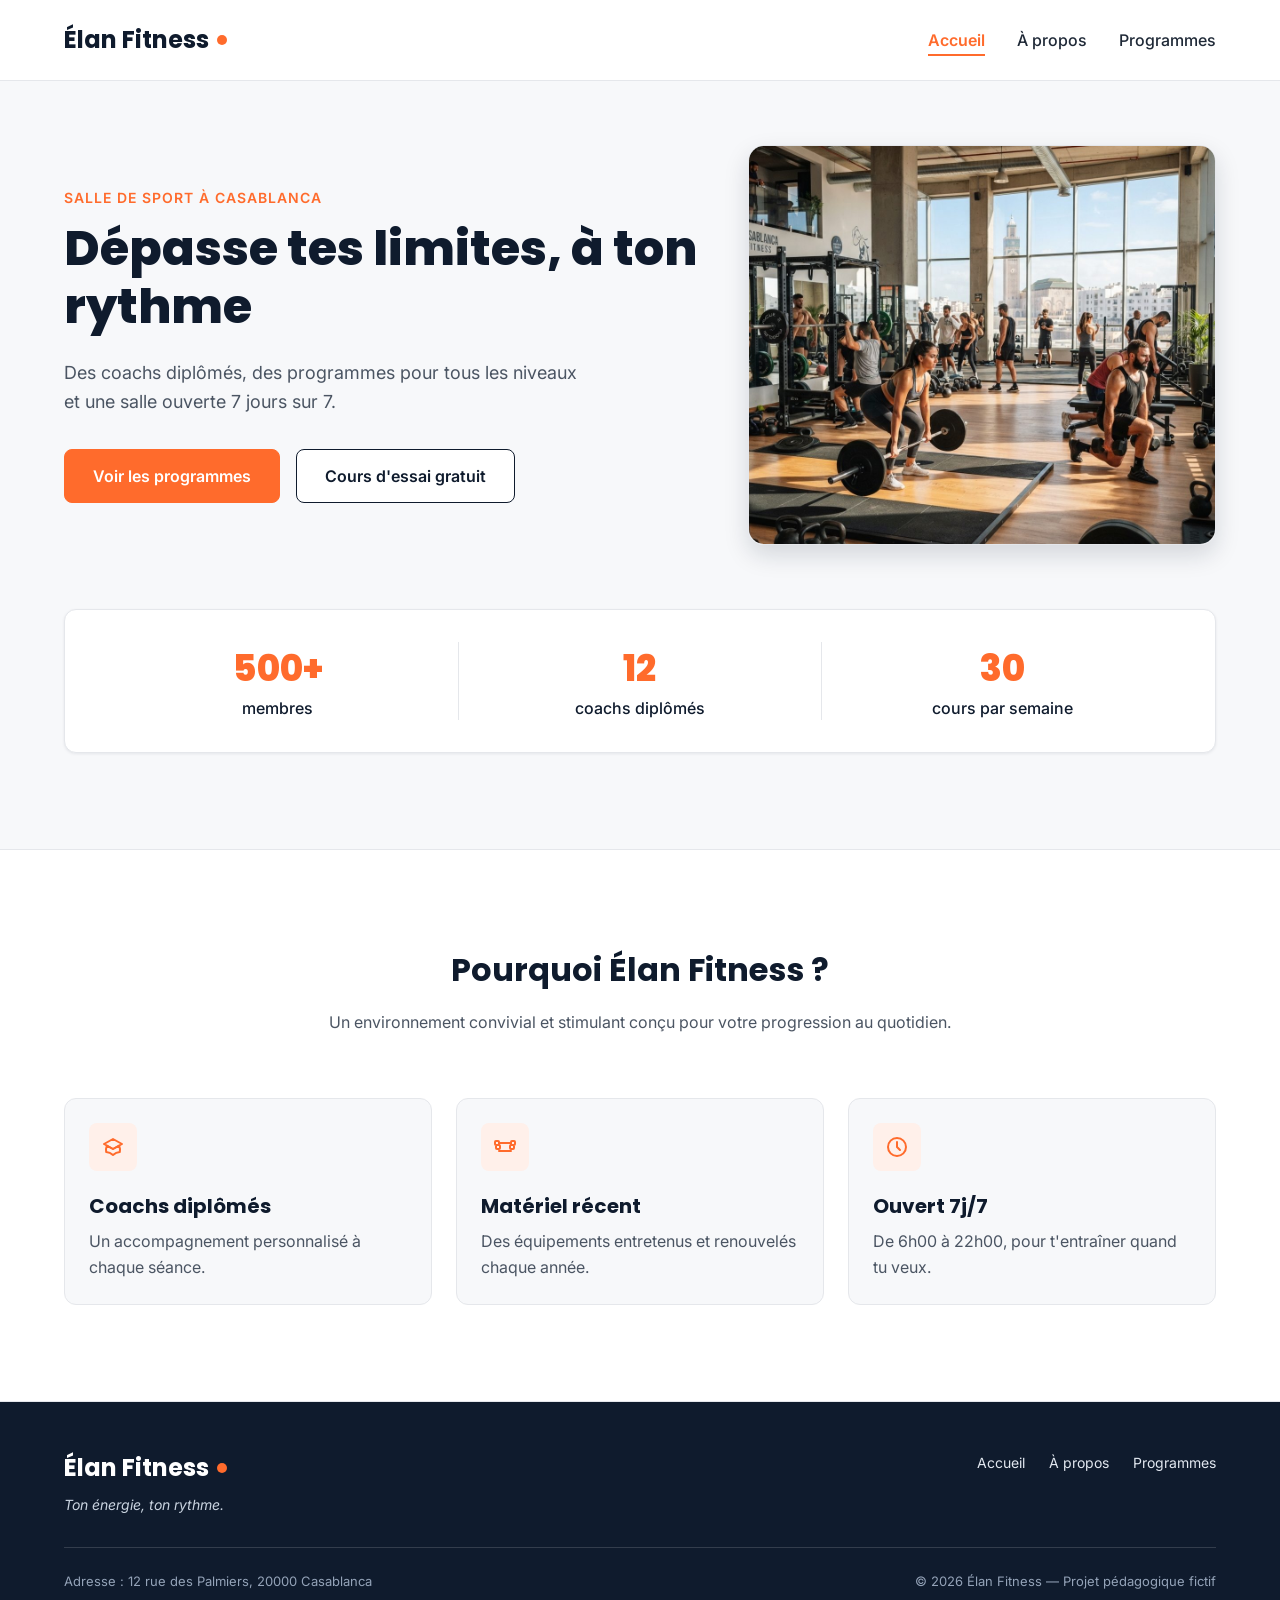
==== index.html @ 0e006afd "premier commit" ====
<!DOCTYPE html>
<html lang="fr">
<head>
  <meta charset="UTF-8">
  <meta name="viewport" content="width=device-width, initial-scale=1">
  <meta name="description" content="Élan Fitness, salle de sport à Casablanca : musculation, yoga, cardio et boxe fitness avec des coachs diplômés. Réservez votre cours d'essai gratuit.">
  <title>Élan Fitness | Salle de sport à Casablanca</title>

  <link rel="preconnect" href="https://fonts.googleapis.com">
  <link rel="preconnect" href="https://fonts.gstatic.com" crossorigin>
  <link href="https://fonts.googleapis.com/css2?family=Inter:wght@400;500;600&family=Poppins:wght@600;700;800&display=swap" rel="stylesheet">

  <link rel="stylesheet" href="style.css">
</head>

<body>

  <header class="en-tete">
    <div class="conteneur en-tete-contenu">
      <a href="#accueil" class="logo">Élan Fitness</a>

      <nav aria-label="Navigation principale">
        <ul class="menu">
          <li><a href="#accueil" class="lien-actif">Accueil</a></li>
          <li><a href="apropos.html">À propos</a></li>
          <li><a href="programmes.html">Programmes</a></li>
        </ul>
      </nav>
    </div>
  </header>

  <main>

    <section id="accueil" class="hero">
      <div class="conteneur">

        <div class="hero-contenu">
          <div class="hero-texte">
            <p class="sur-titre">Salle de sport à Casablanca</p>
            <h1>Dépasse tes limites, à ton rythme</h1>
            <p class="hero-description">
              Des coachs diplômés, des programmes pour tous les niveaux et une salle ouverte 7 jours sur 7.
            </p>
            <div class="boutons">
              <a href="programmes.html" class="bouton bouton-principal">Voir les programmes</a>
              <a href="#contact" class="bouton bouton-secondaire">Cours d'essai gratuit</a>
            </div>
          </div>

          <img class="hero-image" src="img/hero.jpg" alt="Des personnes s'entraînent dans une salle de sport lumineuse à Casablanca">
        </div>

        <div class="chiffres">
          <div class="chiffre">
            <p class="chiffre-nombre">500+</p>
            <p>membres</p>
          </div>
          <div class="chiffre">
            <p class="chiffre-nombre">12</p>
            <p>coachs diplômés</p>
          </div>
          <div class="chiffre">
            <p class="chiffre-nombre">30</p>
            <p>cours par semaine</p>
          </div>
        </div>

      </div>
    </section>

    <section class="section section-blanche">
      <div class="conteneur">

        <div class="section-titre">
          <h2>Pourquoi Élan Fitness ?</h2>
          <p>Un environnement convivial et stimulant conçu pour votre progression au quotidien.</p>
        </div>

        <div class="cartes">
          <article class="carte carte-avantage">
            <div class="icone"><img src="img/icone-coach.svg" alt=""></div>
            <h3>Coachs diplômés</h3>
            <p>Un accompagnement personnalisé à chaque séance.</p>
          </article>

          <article class="carte carte-avantage">
            <div class="icone"><img src="img/icone-materiel.svg" alt=""></div>
            <h3>Matériel récent</h3>
            <p>Des équipements entretenus et renouvelés chaque année.</p>
          </article>

          <article class="carte carte-avantage">
            <div class="icone"><img src="img/icone-horloge.svg" alt=""></div>
            <h3>Ouvert 7j/7</h3>
            <p>De 6h00 à 22h00, pour t'entraîner quand tu veux.</p>
          </article>
        </div>

      </div>
    </section>

  </main>

  <footer class="pied-de-page">
    <div class="conteneur">

      <div class="pied-haut">
        <div>
          <p class="logo logo-clair">Élan Fitness</p>
          <p class="slogan">Ton énergie, ton rythme.</p>
        </div>

        <nav aria-label="Navigation du pied de page">
          <ul class="menu menu-pied">
            <li><a href="#accueil">Accueil</a></li>
            <li><a href="apropos.html">À propos</a></li>
            <li><a href="programmes.html">Programmes</a></li>
          </ul>
        </nav>
      </div>

      <div class="pied-bas">
        <p>Adresse : 12 rue des Palmiers, 20000 Casablanca</p>
        <p>&copy; 2026 Élan Fitness — Projet pédagogique fictif</p>
      </div>

    </div>
  </footer>

</body>
</html>
---- style.css ----
* {
  box-sizing: border-box;
  margin: 0;
  padding: 0;
}

html {
  scroll-behavior: smooth;
}

body {
  font-family: 'Inter', Arial, sans-serif;
  font-size: 16px;
  line-height: 1.5;
  color: #1F2937;
  background-color: #F7F8FA;
}

h1, h2, h3, h4 {
  font-family: 'Poppins', Arial, sans-serif;
  color: #0F1B2D;
}

a {
  color: inherit;
  text-decoration: none;
}

ul {
  list-style: none;
}

img {
  display: block;
  max-width: 100%;
}

a:focus-visible,
button:focus-visible {
  outline: 3px solid #FF6B2C;
  outline-offset: 2px;
}

.conteneur {
  width: 100%;
  max-width: 1200px;
  margin: 0 auto;
  padding: 0 24px;
}

.section {
  padding: 96px 0;
}

.section-blanche {
  background-color: #FFFFFF;
  border-top: 1px solid #E5E7EB;
  border-bottom: 1px solid #E5E7EB;
}

.section-titre {
  max-width: 640px;
  margin: 0 auto 64px;
  text-align: center;
}

.section-titre h2 {
  font-size: 32px;
  margin-bottom: 16px;
}

.section-titre h3 {
  font-size: 26px;
  margin-bottom: 12px;
}

.section-titre p {
  color: #4B5563;
}

.sur-titre {
  font-size: 14px;
  font-weight: 600;
  color: #FF6B2C;
  text-transform: uppercase;
  letter-spacing: 1px;
  margin-bottom: 12px;
}

.bouton {
  display: inline-block;
  padding: 14px 28px;
  border-radius: 8px;
  font-size: 16px;
  font-weight: 600;
  text-align: center;
  cursor: pointer;
}

.bouton-principal {
  background-color: #FF6B2C;
  border: 1px solid #FF6B2C;
  color: #FFFFFF;
}

.bouton-principal:hover {
  background-color: #F05817;
}

.bouton-secondaire {
  background-color: #FFFFFF;
  border: 1px solid #0F1B2D;
  color: #0F1B2D;
}

.bouton-secondaire:hover {
  background-color: #F3F4F6;
}

.cartes {
  display: flex;
  gap: 24px;
}

.carte {
  flex: 1;
  background-color: #FFFFFF;
  border: 1px solid #E5E7EB;
  border-radius: 12px;
  box-shadow: 0 1px 3px rgba(15, 27, 45, 0.08);
}

.icone {
  width: 48px;
  height: 48px;
  background-color: #FFF0EA;
  border-radius: 8px;
  display: flex;
  align-items: center;
  justify-content: center;
}

.icone img {
  width: 24px;
  height: 24px;
}

.icone-petite {
  width: 32px;
  height: 32px;
  border-radius: 50%;
}

.icone-petite img {
  width: 16px;
  height: 16px;
}

.en-tete {
  position: sticky;
  top: 0;
  z-index: 10;
  background-color: #FFFFFF;
  border-bottom: 1px solid #E5E7EB;
}

.en-tete-contenu {
  height: 80px;
  display: flex;
  align-items: center;
  justify-content: space-between;
}

.logo {
  display: flex;
  align-items: center;
  font-family: 'Poppins', Arial, sans-serif;
  font-size: 24px;
  font-weight: 700;
  color: #0F1B2D;
}

.logo::after {
  content: "";
  width: 10px;
  height: 10px;
  margin-left: 8px;
  background-color: #FF6B2C;
  border-radius: 50%;
}

.menu {
  display: flex;
  gap: 32px;
}

.menu a {
  font-weight: 500;
  padding-bottom: 4px;
  border-bottom: 2px solid transparent;
}

.menu a:hover {
  color: #FF6B2C;
}

.menu .lien-actif {
  color: #FF6B2C;
  font-weight: 600;
  border-bottom-color: #FF6B2C;
}

.hero {
  padding: 64px 0 96px;
}

.hero-contenu {
  display: flex;
  align-items: center;
  gap: 32px;
}

.hero-texte {
  flex: 7;
}

.hero-texte h1 {
  font-size: 48px;
  font-weight: 800;
  line-height: 1.2;
  margin-bottom: 24px;
}

.hero-description {
  max-width: 520px;
  font-size: 18px;
  line-height: 1.6;
  color: #4B5563;
  margin-bottom: 32px;
}

.boutons {
  display: flex;
  flex-wrap: wrap;
  gap: 16px;
}

.hero-image {
  flex: 5;
  min-width: 0;
  height: 400px;
  object-fit: cover;
  border-radius: 16px;
  border: 1px solid #E5E7EB;
  box-shadow: 0 10px 25px rgba(15, 27, 45, 0.15);
}

.chiffres {
  display: flex;
  margin-top: 64px;
  padding: 32px;
  background-color: #FFFFFF;
  border: 1px solid #E5E7EB;
  border-radius: 12px;
  box-shadow: 0 1px 3px rgba(15, 27, 45, 0.08);
}

.chiffre {
  flex: 1;
  text-align: center;
  font-weight: 500;
  color: #0F1B2D;
}

.chiffre + .chiffre {
  border-left: 1px solid #E5E7EB;
}

.chiffre-nombre {
  font-family: 'Poppins', Arial, sans-serif;
  font-size: 36px;
  font-weight: 800;
  color: #FF6B2C;
}

.carte-avantage {
  padding: 24px;
  background-color: #F7F8FA;
  box-shadow: none;
}

.carte-avantage .icone {
  margin-bottom: 20px;
}

.carte-avantage h3 {
  font-size: 20px;
  margin-bottom: 8px;
}

.carte-avantage p {
  color: #4B5563;
  line-height: 1.6;
}

.apropos-contenu {
  display: flex;
  align-items: center;
  gap: 64px;
}

.apropos-texte {
  flex: 7;
}

.apropos-texte h2 {
  font-size: 36px;
  line-height: 1.2;
  margin-bottom: 20px;
}

.apropos-texte p {
  color: #4B5563;
  line-height: 1.7;
  margin-bottom: 16px;
}

.valeurs {
  display: flex;
  gap: 16px;
  margin-top: 32px;
}

.valeur {
  flex: 1;
  display: flex;
  align-items: center;
  gap: 12px;
  padding: 12px 16px;
  background-color: #FFFFFF;
  border: 1px solid #E5E7EB;
  border-radius: 12px;
  font-family: 'Poppins', Arial, sans-serif;
  font-size: 14px;
  font-weight: 600;
  color: #0F1B2D;
}

.apropos-image {
  flex: 5;
  min-width: 0;
  height: 360px;
  object-fit: cover;
  border-radius: 16px;
  box-shadow: 0 10px 25px rgba(15, 27, 45, 0.15);
}

.carte-programme {
  display: flex;
  flex-direction: column;
  overflow: hidden;
}

.carte-programme > img {
  width: 100%;
  height: 200px;
  object-fit: cover;
}

.programme-corps {
  flex: 1;
  display: flex;
  flex-direction: column;
  padding: 20px;
}

.programme-corps h3 {
  font-size: 20px;
  margin-bottom: 8px;
}

.programme-corps p {
  font-size: 15px;
  color: #4B5563;
}

.etiquette {
  align-self: flex-start;
  padding: 4px 10px;
  margin-bottom: 12px;
  border-radius: 6px;
  font-size: 12px;
  font-weight: 600;
}

.etiquette-orange {
  background-color: #FFEDE5;
  color: #C2410C;
}

.etiquette-bleue {
  background-color: #DBEAFE;
  color: #1D4ED8;
}

.etiquette-verte {
  background-color: #D1FAE5;
  color: #047857;
}

.programme-corps .duree {
  display: flex;
  align-items: center;
  gap: 8px;
  margin-top: auto;
  padding-top: 16px;
  border-top: 1px solid #E5E7EB;
  font-size: 13px;
  font-weight: 600;
  color: #0F1B2D;
}

.programme-corps h3 + p {
  margin-bottom: 16px;
}

.duree img {
  width: 16px;
  height: 16px;
}

.formules {
  margin-top: 96px;
}

.formule {
  position: relative;
  display: flex;
  flex-direction: column;
  padding: 28px;
}

.formule h4 {
  font-size: 20px;
}

.prix {
  margin: 8px 0 16px;
  font-family: 'Poppins', Arial, sans-serif;
  font-size: 30px;
  font-weight: 800;
  color: #FF6B2C;
}

.prix span {
  font-family: 'Inter', Arial, sans-serif;
  font-size: 16px;
  font-weight: 500;
  color: #4B5563;
}

.prix-note {
  margin: -8px 0 16px;
  font-size: 13px;
  color: #4B5563;
}

.formule-liste {
  flex: 1;
  margin-bottom: 24px;
}

.formule-liste li {
  padding-left: 28px;
  margin-bottom: 12px;
  font-size: 15px;
  background-image: url('img/icone-check.svg');
  background-repeat: no-repeat;
  background-position: left center;
  background-size: 16px;
}

.formule .bouton {
  display: block;
}

.formule-populaire {
  border: 2px solid #FF6B2C;
  box-shadow: 0 10px 25px rgba(255, 107, 44, 0.2);
}

.badge-populaire {
  position: absolute;
  top: -14px;
  left: 50%;
  transform: translateX(-50%);
  padding: 4px 14px;
  background-color: #FF6B2C;
  border-radius: 999px;
  font-size: 12px;
  font-weight: 700;
  text-transform: uppercase;
  color: #FFFFFF;
}

.pied-de-page {
  padding: 48px 0 32px;
  background-color: #0F1B2D;
  color: #FFFFFF;
}

.pied-haut {
  display: flex;
  justify-content: space-between;
  align-items: flex-start;
  padding-bottom: 32px;
  border-bottom: 1px solid rgba(255, 255, 255, 0.15);
}

.logo-clair {
  color: #FFFFFF;
}

.slogan {
  margin-top: 8px;
  font-size: 14px;
  font-style: italic;
  color: #CBD5E1;
}

.menu-pied {
  gap: 24px;
}

.menu-pied a {
  font-size: 14px;
  font-weight: 400;
  color: #E2E8F0;
}

.pied-bas {
  display: flex;
  justify-content: space-between;
  margin-top: 24px;
  font-size: 13px;
  color: #94A3B8;
}
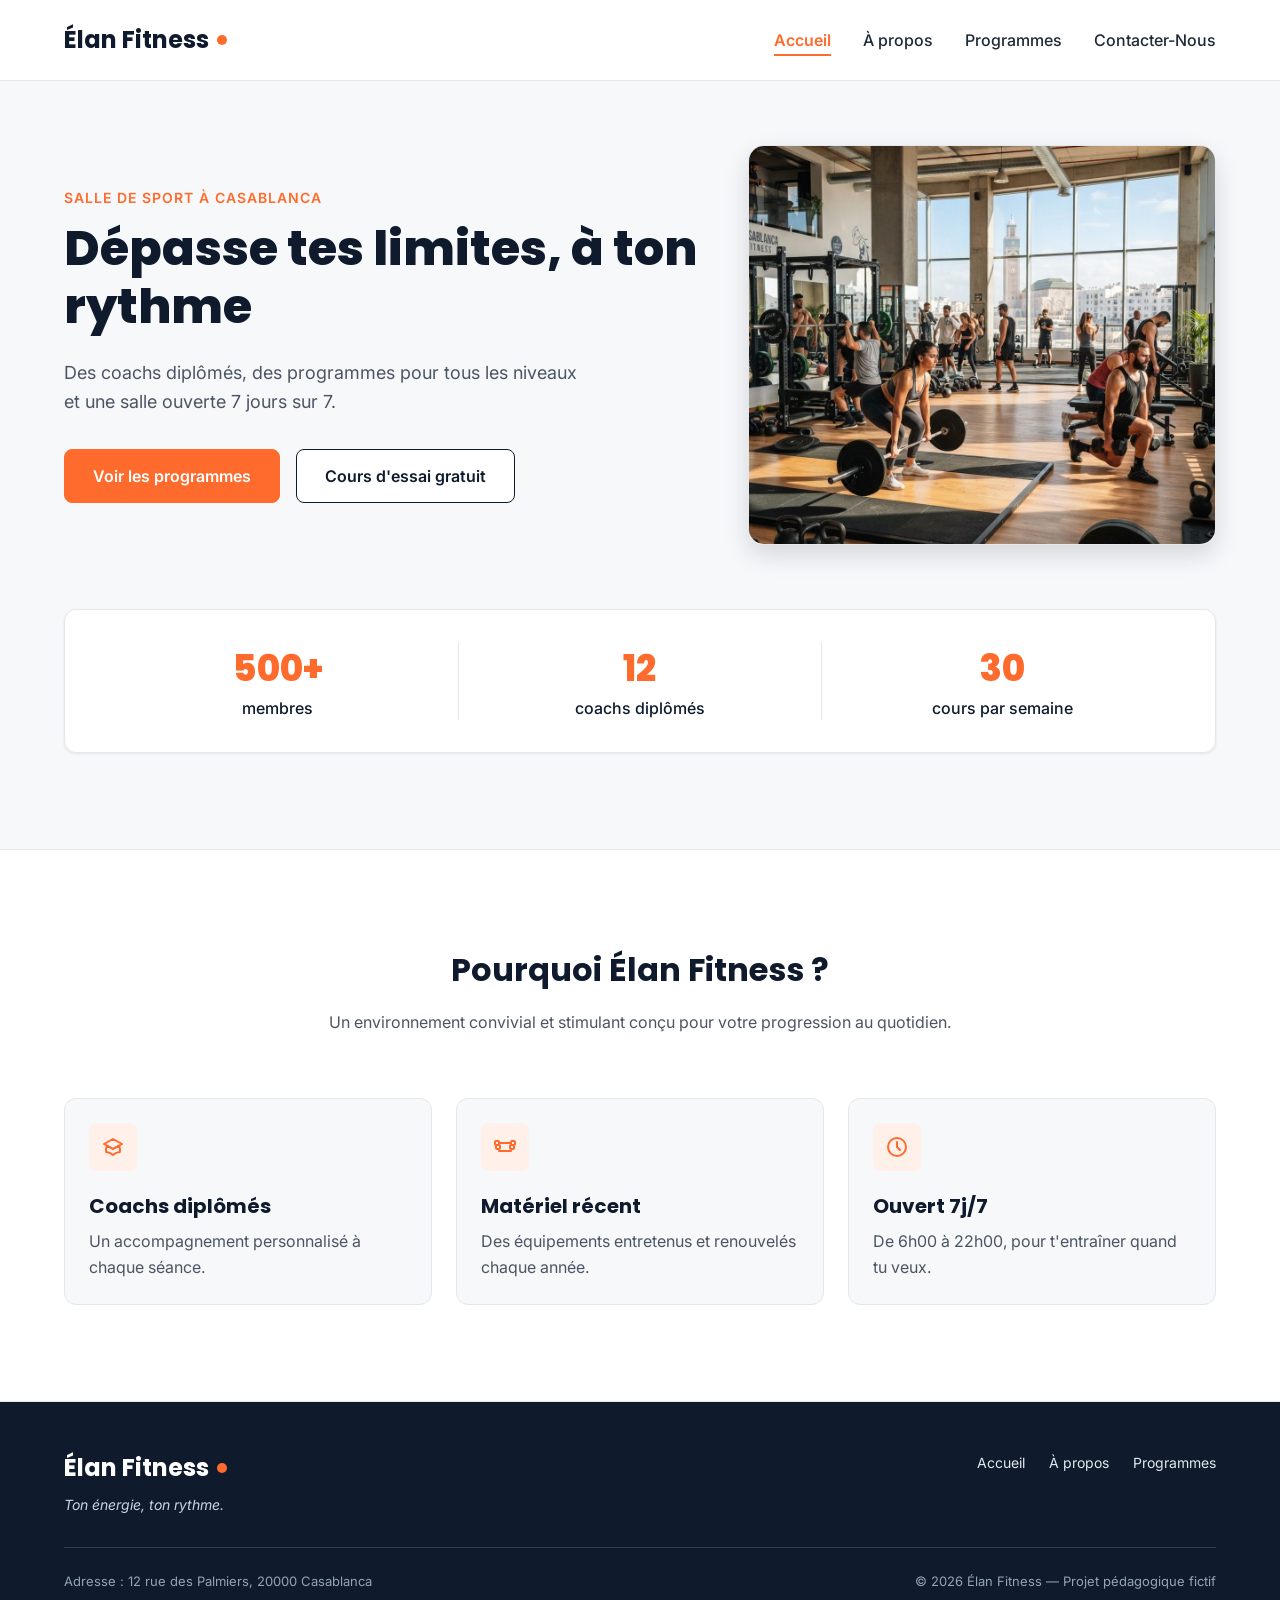
==== commit 69909028: "addition de la partie html de la page de Contacter-Nous" ====
--- a/index.html
+++ b/index.html
@@ -24,6 +24,7 @@
           <li><a href="#accueil" class="lien-actif">Accueil</a></li>
           <li><a href="apropos.html">À propos</a></li>
           <li><a href="programmes.html">Programmes</a></li>
+          <li><a href="contact.html">Contacter-Nous</a></li>
         </ul>
       </nav>
     </div>
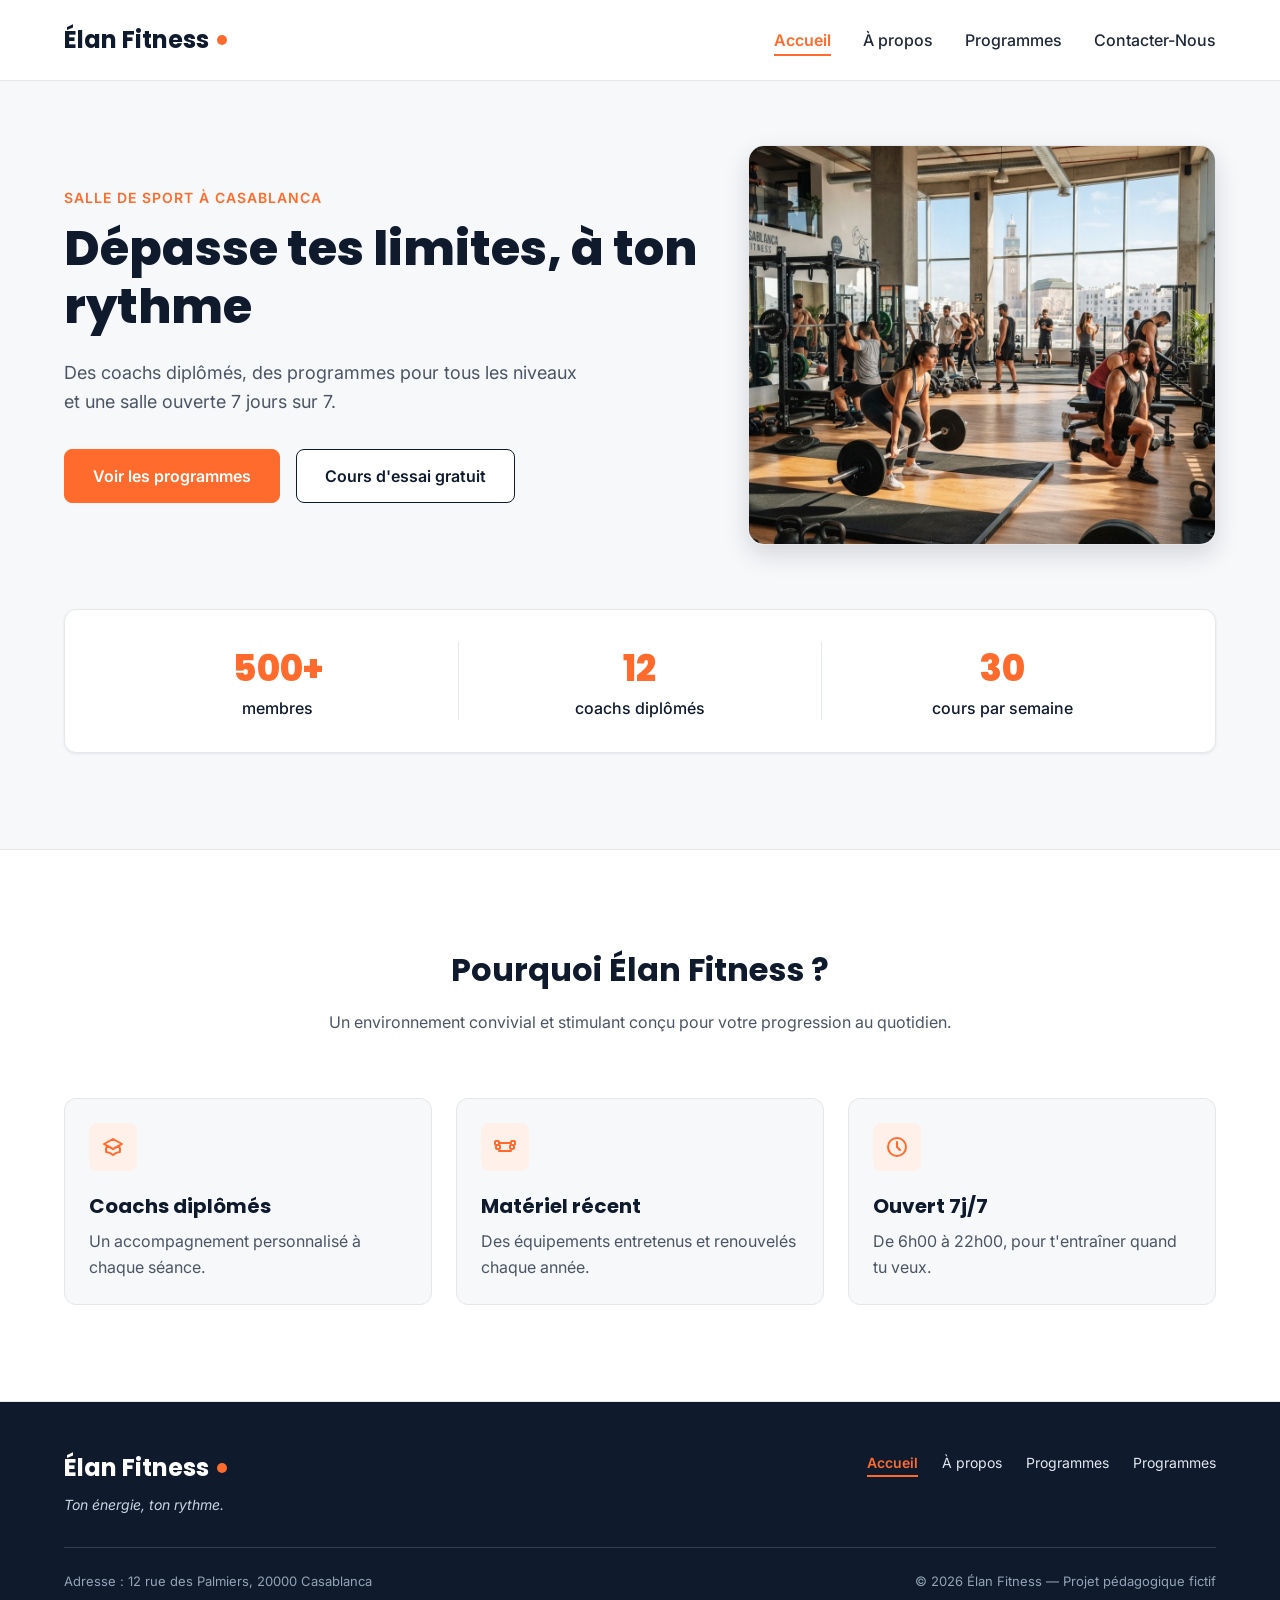
==== commit 6eef189c: "addition de la page contact a le menue" ====
--- a/index.html
+++ b/index.html
@@ -22,9 +22,9 @@
       <nav aria-label="Navigation principale">
         <ul class="menu">
           <li><a href="#accueil" class="lien-actif">Accueil</a></li>
-          <li><a href="apropos.html">À propos</a></li>
-          <li><a href="programmes.html">Programmes</a></li>
-          <li><a href="contact.html">Contacter-Nous</a></li>
+          <li><a href="apropos.html" >À propos</a></li>
+          <li><a href="programmes.html" >Programmes</a></li>
+          <li><a href="contact.html" >Contacter-Nous</a></li>
         </ul>
       </nav>
     </div>
@@ -113,9 +113,10 @@
 
         <nav aria-label="Navigation du pied de page">
           <ul class="menu menu-pied">
-            <li><a href="#accueil">Accueil</a></li>
-            <li><a href="apropos.html">À propos</a></li>
-            <li><a href="programmes.html">Programmes</a></li>
+            <li><a href="#accueil"class="lien-actif" >Accueil</a></li>
+            <li><a href="apropos.html" >À propos</a></li>
+            <li><a href="programmes.html" >Programmes</a></li>
+             <li><a href="contact.html" >Programmes</a></li>
           </ul>
         </nav>
       </div>
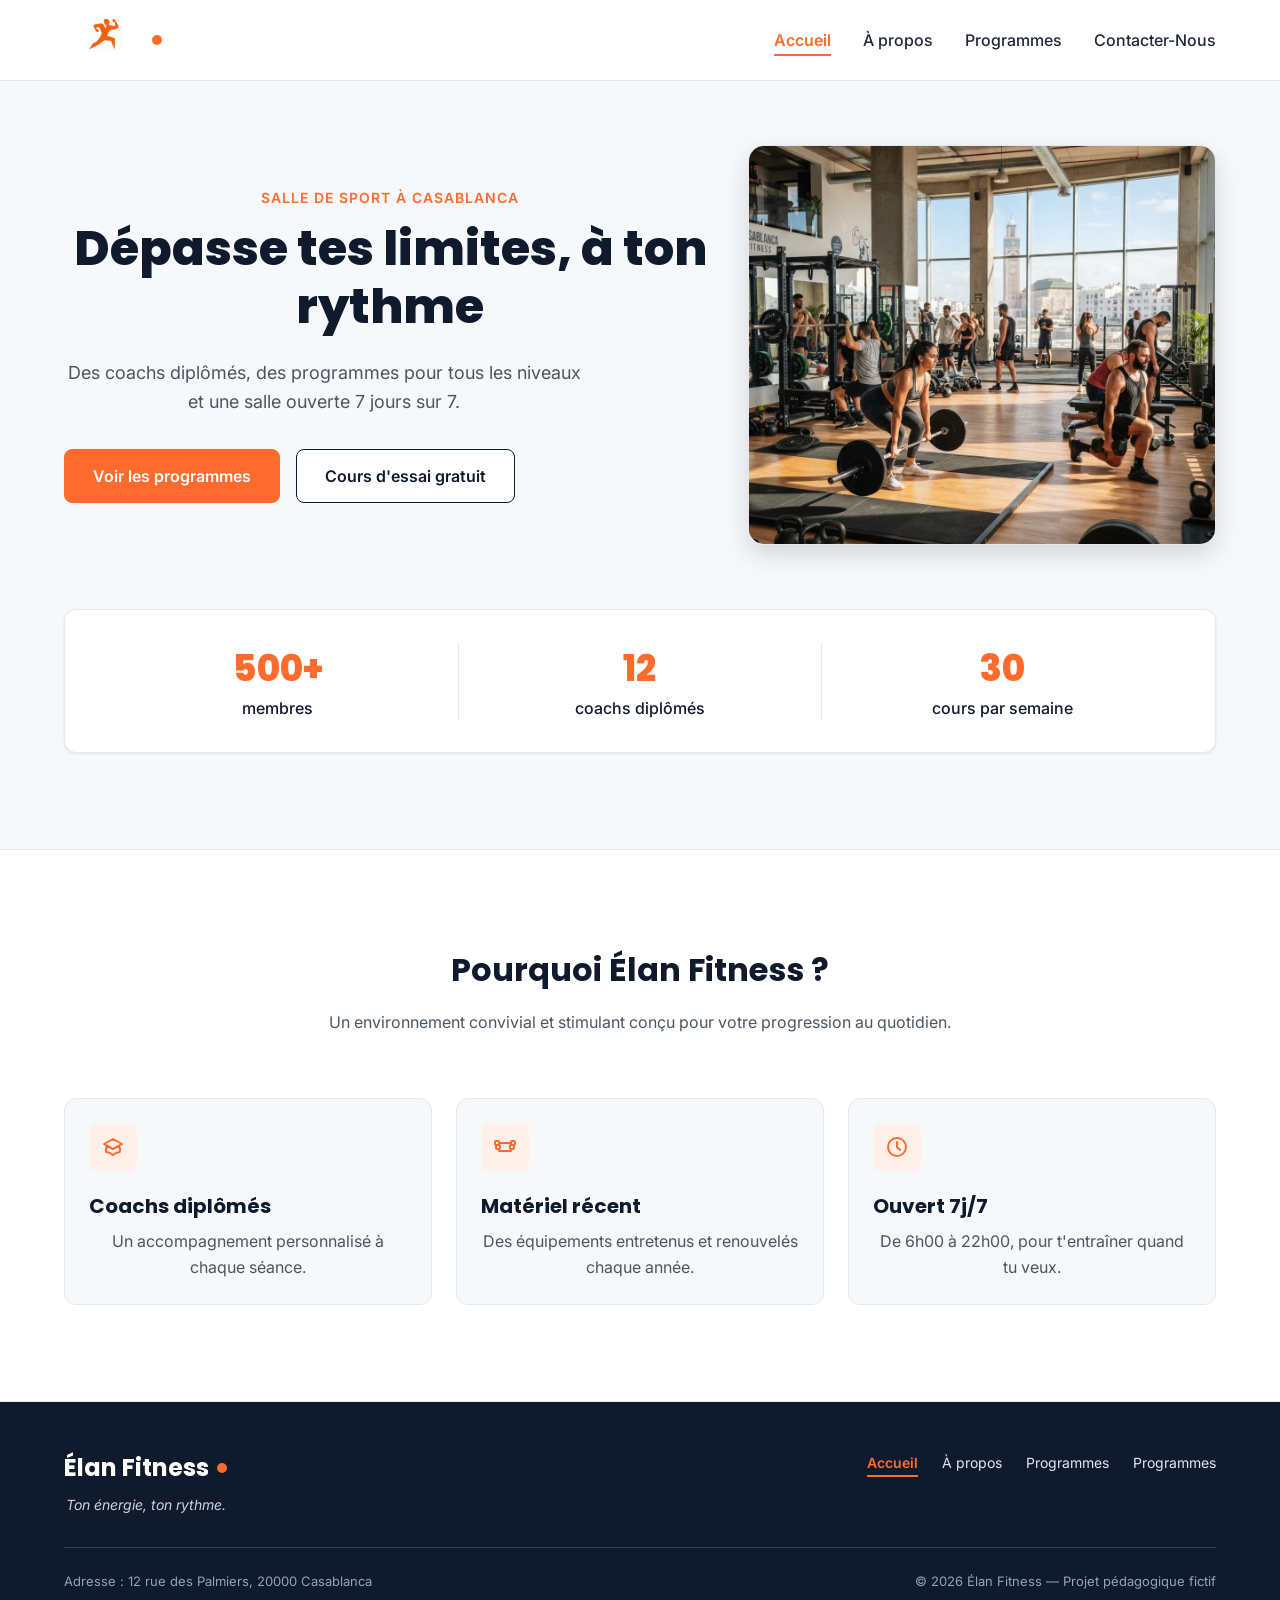
==== commit 41c23b53: "addition de logo" ====
--- a/index.html
+++ b/index.html
@@ -11,17 +11,21 @@
   <link href="https://fonts.googleapis.com/css2?family=Inter:wght@400;500;600&family=Poppins:wght@600;700;800&display=swap" rel="stylesheet">
 
   <link rel="stylesheet" href="style.css">
+  <link rel="stylesheet" href="contacter.css">
+ 
 </head>
 
 <body>
+ 
 
   <header class="en-tete">
+  
     <div class="conteneur en-tete-contenu">
-      <a href="#accueil" class="logo">Élan Fitness</a>
+      <a href="index.html" class="logo"><img src="img/logo.png" alt="logo"></a>
 
       <nav aria-label="Navigation principale">
         <ul class="menu">
-          <li><a href="#accueil" class="lien-actif">Accueil</a></li>
+          <li><a href="index.html" class="lien-actif">Accueil</a></li>
           <li><a href="apropos.html" >À propos</a></li>
           <li><a href="programmes.html" >Programmes</a></li>
           <li><a href="contact.html" >Contacter-Nous</a></li>
@@ -113,7 +117,7 @@
 
         <nav aria-label="Navigation du pied de page">
           <ul class="menu menu-pied">
-            <li><a href="#accueil"class="lien-actif" >Accueil</a></li>
+            <li><a href="index.html" class="lien-actif" >Accueil</a></li>
             <li><a href="apropos.html" >À propos</a></li>
             <li><a href="programmes.html" >Programmes</a></li>
              <li><a href="contact.html" >Programmes</a></li>
--- a/contacter.css
+++ b/contacter.css
@@ -0,0 +1,304 @@
+
+
+* {
+    box-sizing: border-box;
+}
+
+body {
+    margin: 0;
+    padding: 0;
+}
+
+
+p {
+    text-align: center;
+    max-width: 100%;
+    overflow-wrap: break-word;
+}
+
+
+#coleurdiff {
+    color: rgb(81, 82, 82);
+    text-decoration: underline;
+}
+
+
+#text {
+    background-color: white;
+    display: flex;
+    flex-wrap: wrap;
+    align-items: flex-start;
+    width: 100%;
+    padding: 10px;
+    gap: 10px;
+}
+
+
+.dim {
+    width: 45px;
+    height: 45px;
+    flex-shrink: 0;
+    max-width: 100%;
+}
+
+
+h1 {
+    text-align: center;
+    color: #0F1B2D;
+    overflow-wrap: break-word;
+}
+
+
+#background {
+    background-image: url("https://www.joinkumo.com/wp-content/uploads/2024/08/Kumo-2024-08-Content-2-1-min-scaled.jpeg");
+    background-position: center;
+    background-size: cover;
+    background-repeat: no-repeat;
+    background-attachment: scroll;
+    padding: 60px 20px;
+    position: relative;
+    width: 100%;
+    box-sizing: border-box;
+    min-height: auto;
+}
+
+
+.gras {
+    color: #0F1B2D;
+}
+
+/* Cercles */
+#text > .cercle {
+    flex: 1 1 150px;
+    min-width: 0;
+    display: flex;
+    flex-direction: column;
+    align-items: center;
+    gap: 4px;
+}
+
+
+#text .cercle .nor img.petite {
+    width: 4px;
+    height: 4px;
+    object-fit: contain;
+}
+
+
+
+#text {
+    display: flex;
+    flex-direction: row;
+    flex-wrap: wrap;
+    justify-content: center;
+    align-items: stretch;
+    gap: 20px;
+    width: 100%;
+    padding: 20px;
+}
+
+.bordur {
+    border: 2px solid #C5A46D;
+    border-radius: 1px;
+    padding: 1px;
+    background-color: rgba(255, 255, 255, 0.92);
+    flex: 1 1   00px;
+    min-width: 0;
+    max-width: 300px;
+    display:flex;
+    gap: 6px;
+    min-width: 180px;
+
+}
+
+.bordur::marker {
+    border-color: #285943;
+    box-shadow: 0 6px 16px rgba(15, 27, 45, 0.22);
+}
+
+img {
+    max-width: 100%;
+    height: auto;
+}
+
+@media screen and (max-width: 768px) {
+    #background {
+        padding: 50px 25px;
+        background-attachment: scroll;
+    }
+
+    #text {
+        flex-wrap: wrap;
+        gap: 15px;
+    }
+
+    #text > .cercle {
+        flex: 1 1 40%;
+    }
+
+    h1 {
+        font-size: 1.8rem;
+    }
+}
+
+
+@media screen and (max-width: 480px) {
+    #background {
+        padding: 30px 15px;
+        background-position: center;
+    }
+
+    #text {
+        flex-direction: column;
+        align-items: stretch;
+        padding: 10px;
+        gap: 15px;
+    }
+
+    #text > .cercle {
+        flex: 1 1 auto;
+        width: 100%;
+    }
+
+    h1 {
+        font-size: 1.5rem;
+    }
+
+    p {
+        font-size: 14px;
+        text-align: center;
+    }
+
+    .dim {
+        width: 35px;
+        height: 35px;
+    }
+}
+
+
+@media screen and (max-width: 320px) {
+    #background {
+        padding: 20px 10px;
+    }
+
+    .titre {
+        font-size: 1.25rem;
+    }
+
+    p {
+        font-size: 13px;
+    }
+}
+
+
+#aliner {
+    display: flex;
+    align-items: center;
+    gap: 10px;
+    flex-wrap: wrap;
+}
+
+#aliner label {
+    display: inline-block;
+    white-space: nowrap;
+}
+
+#aliner select {
+    width: 200px;
+    max-width: 100%;
+    padding: 8px;
+    border: 2px solid #C5A46D;
+    border-radius: 8px;
+    background-color: white;
+    font-size: 15px;
+}
+
+@media screen and (max-width: 600px) {
+    #aliner {
+        flex-direction: column;
+        align-items: flex-start;
+    }
+
+    #aliner select {
+        width: 100%;
+    }
+}
+
+
+input,
+select,
+textarea {
+    box-sizing: border-box;
+    padding: 1px 12px;
+    border: 2px solid #E5E7EB;
+    border-radius: 8px;
+    background-color: rgba(255, 255, 255, 0.95);
+    color: #0F1B2D;
+    font-size: 16px;
+    font-family: Arial, sans-serif;
+    outline: none;
+    transition: border-color 0.3s, box-shadow 0.3s;
+}
+
+
+input:not([type="submit"]):not([type="radio"]):not([type="checkbox"]),
+select,
+textarea {
+    max-width: 100%;
+}
+
+
+input:focus,
+select:focus,
+textarea:focus {
+    border-color: #FF642D;
+    box-shadow: 0 0 0 3px rgba(255, 100, 45, 0.2);
+}
+
+
+input[type="submit"],
+button {
+    background-color: #FF642D;
+    color: white;
+    border: none;
+    border-radius: 8px;
+    padding: 12px 22px;
+    font-size: 16px;
+    font-weight: bold;
+    cursor: pointer;
+    transition: background-color 0.3s, transform 0.3s;
+}
+
+input[type="submit"]:hover,
+button:hover {
+    background-color: #E84F1D;
+    transform: translateY(-2px);
+}
+
+
+@media screen and (max-width: 600px) {
+    input:not([type="submit"]):not([type="radio"]):not([type="checkbox"]),
+    select,
+    textarea {
+        width: 100%;
+    }
+}
+.formulaire{
+    display:flex;
+    position: relative;
+    flex-wrap: wrap;
+    justify-content: center;
+    align-items: flex-end;
+    gap: 15px;
+    max-width: 1100px;
+    margin: 0 auto;
+
+}
+ .logo img{
+  width: 80PX;
+
+}
+.cercle a{
+    text-decoration: none;
+    color: blue;
+}
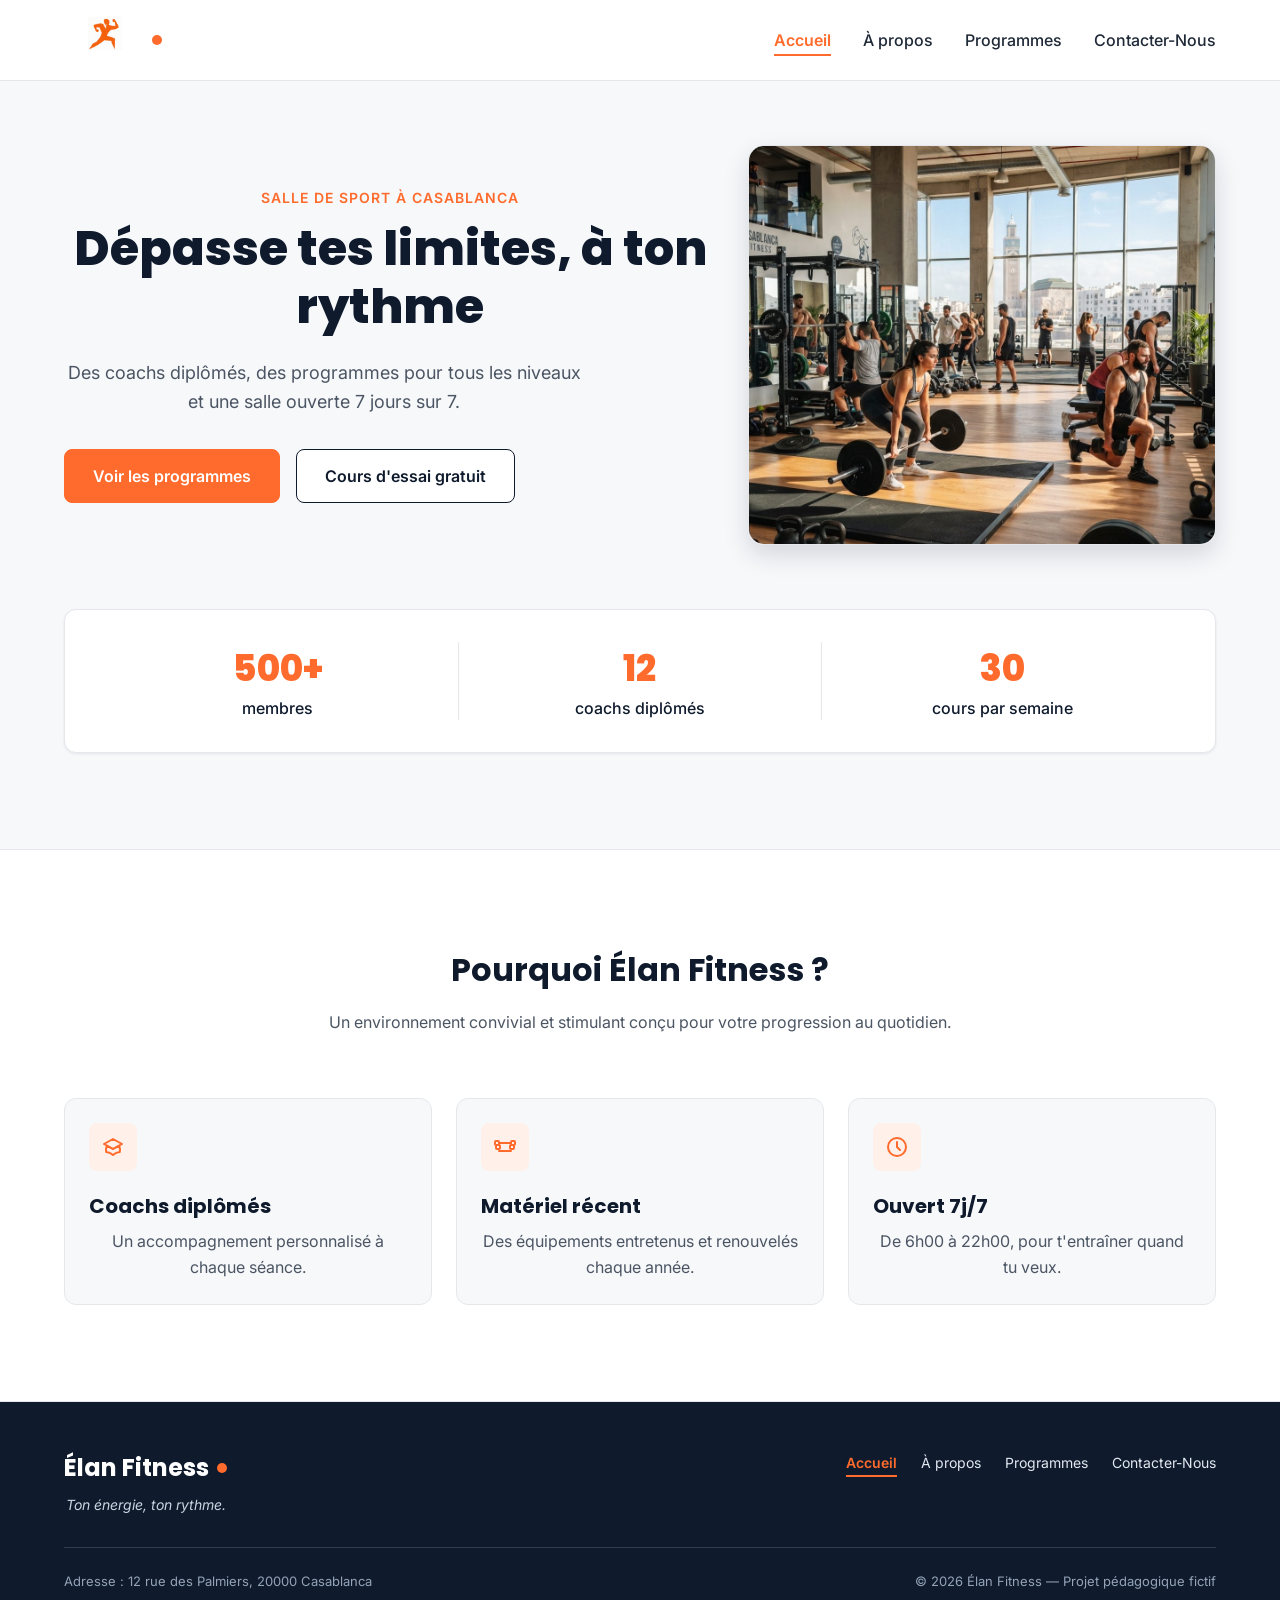
==== commit 485a8160: "Modifier le menu du footer" ====
--- a/index.html
+++ b/index.html
@@ -120,7 +120,7 @@
             <li><a href="index.html" class="lien-actif" >Accueil</a></li>
             <li><a href="apropos.html" >À propos</a></li>
             <li><a href="programmes.html" >Programmes</a></li>
-             <li><a href="contact.html" >Programmes</a></li>
+             <li><a href="contact.html" >Contacter-Nous</a></li>
           </ul>
         </nav>
       </div>
